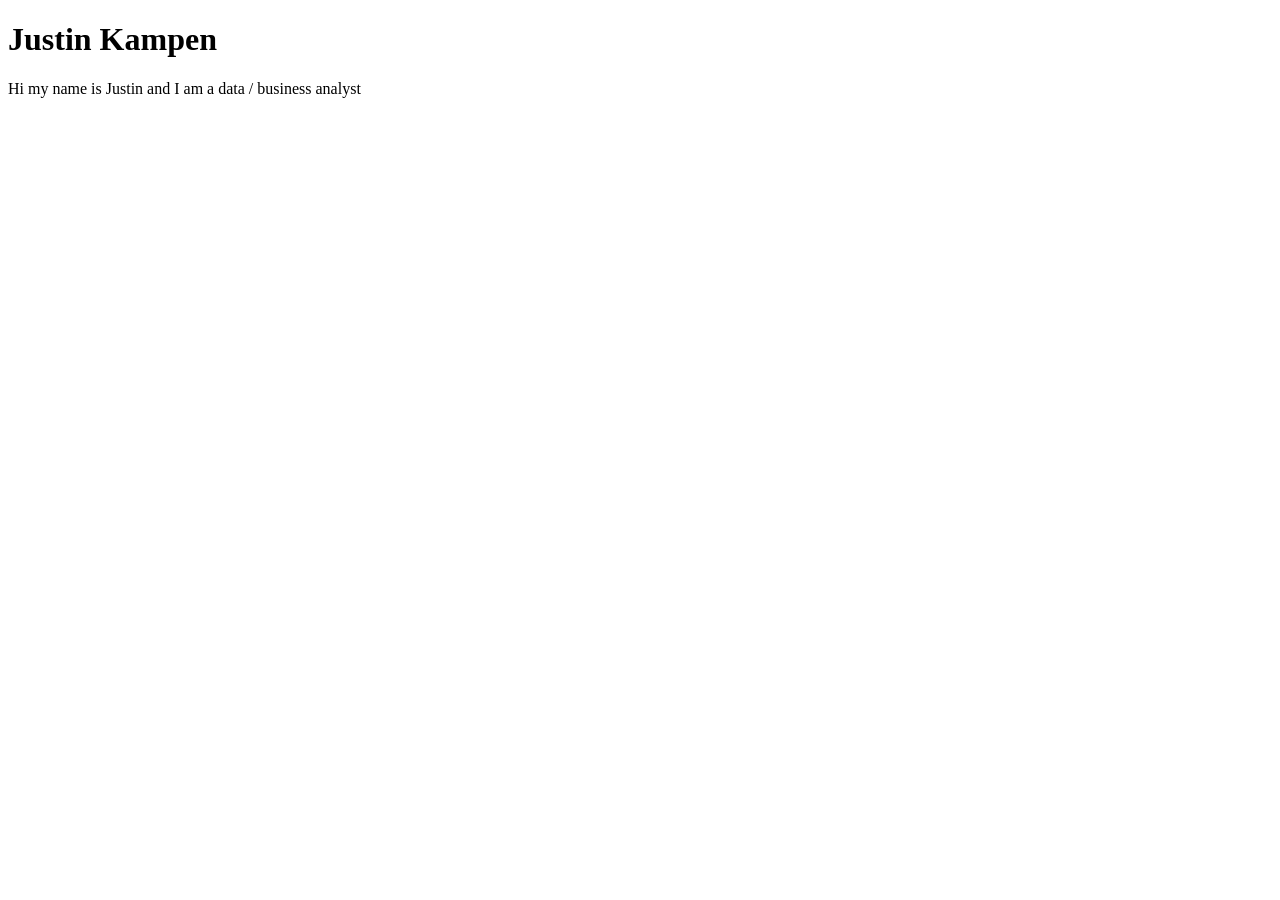
==== index.html @ 50986f72 "initial" ====
<!DOCTYPE html>
<html lang="en">
<head>
    <meta charset="UTF-8">
    <meta name="viewport" content="width=device-width, initial-scale=1.0">
    <title>Justin Kampen: Personal site and portfolio</title>
</head>
<body>
    <h1>Justin Kampen</h1>
    <p>Hi my name is Justin and I am a data / business analyst</p>
</body>
</html>
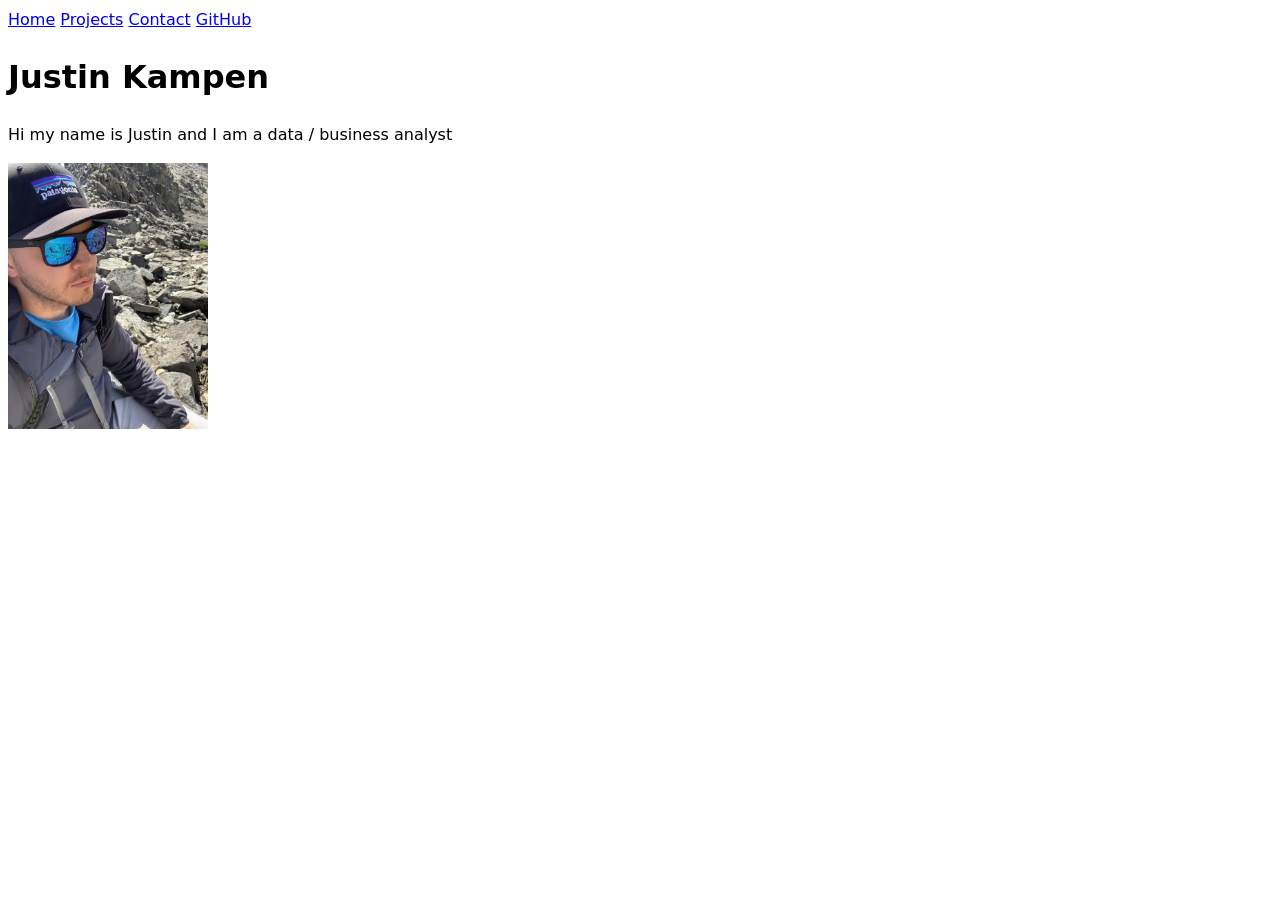
==== commit 2f9e16b8: "pages added" ====
--- a/index.html
+++ b/index.html
@@ -4,9 +4,21 @@
     <meta charset="UTF-8">
     <meta name="viewport" content="width=device-width, initial-scale=1.0">
     <title>Justin Kampen: Personal site and portfolio</title>
+    <link rel="stylesheet" href="style.css">
 </head>
 <body>
+
+    <nav>
+        <a href="index.html">Home</a>
+        <a href="projects/index.html">Projects</a>
+        <a href="contact/index.html">Contact</a>
+        <a href="https://github.com/jkampen-ucsd" target="_blank">GitHub</a>
+    </nav>
+
     <h1>Justin Kampen</h1>
+
     <p>Hi my name is Justin and I am a data / business analyst</p>
+    
+    <img src="images/pic.jpeg" alt="Profile picture" width="200">
 </body>
 </html>
--- a/style.css
+++ b/style.css
@@ -0,0 +1,6 @@
+body {
+  /* Set line height to 1.5 times the font size
+	   and use the OS’s UI font as the website font
+	 */
+  font: 100%/1.5 system-ui;
+}
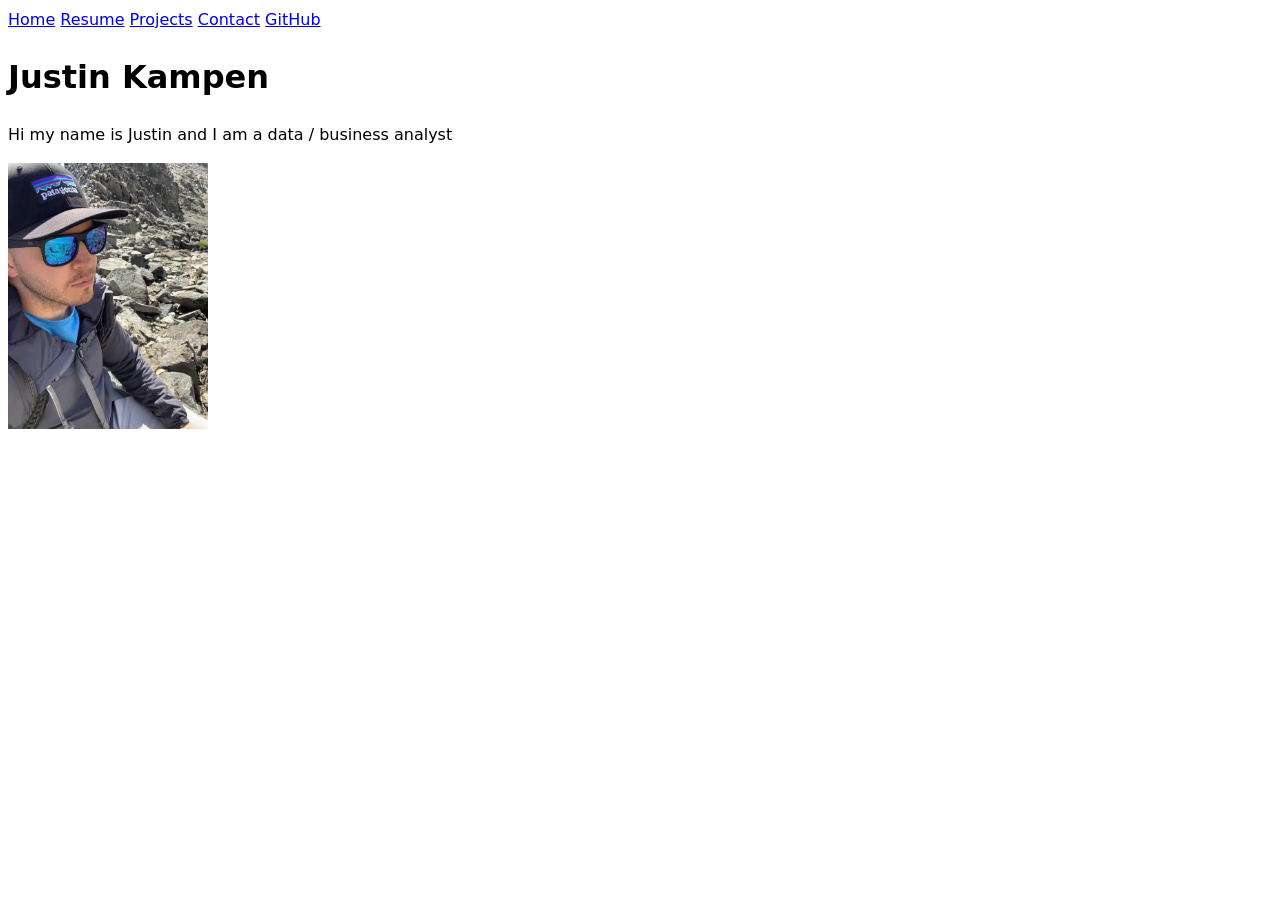
==== commit 0f7ded67: "added resume and contact" ====
--- a/index.html
+++ b/index.html
@@ -7,18 +7,15 @@
     <link rel="stylesheet" href="style.css">
 </head>
 <body>
-
     <nav>
         <a href="index.html">Home</a>
+        <a href="resume/index.html">Resume</a>
         <a href="projects/index.html">Projects</a>
         <a href="contact/index.html">Contact</a>
         <a href="https://github.com/jkampen-ucsd" target="_blank">GitHub</a>
     </nav>
-
     <h1>Justin Kampen</h1>
-
     <p>Hi my name is Justin and I am a data / business analyst</p>
-    
     <img src="images/pic.jpeg" alt="Profile picture" width="200">
 </body>
 </html>
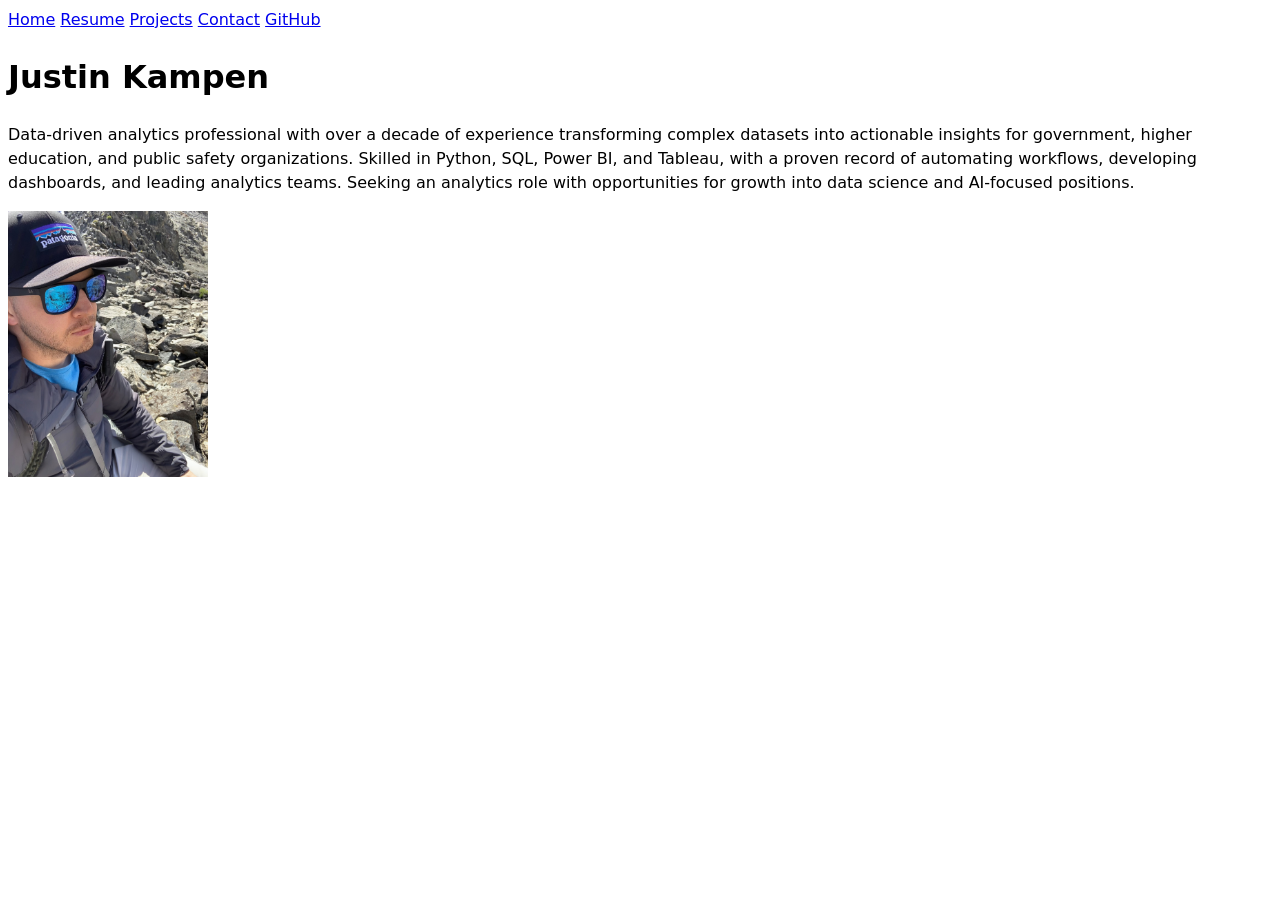
==== commit 3a9380a4: "updates" ====
--- a/index.html
+++ b/index.html
@@ -15,7 +15,7 @@
         <a href="https://github.com/jkampen-ucsd" target="_blank">GitHub</a>
     </nav>
     <h1>Justin Kampen</h1>
-    <p>Hi my name is Justin and I am a data / business analyst</p>
+    <p>Data-driven analytics professional with over a decade of experience transforming complex datasets into actionable insights for government, higher education, and public safety organizations. Skilled in Python, SQL, Power BI, and Tableau, with a proven record of automating workflows, developing dashboards, and leading analytics teams. Seeking an analytics role with opportunities for growth into data science and AI-focused positions. </p>
     <img src="images/pic.jpeg" alt="Profile picture" width="200">
 </body>
 </html>
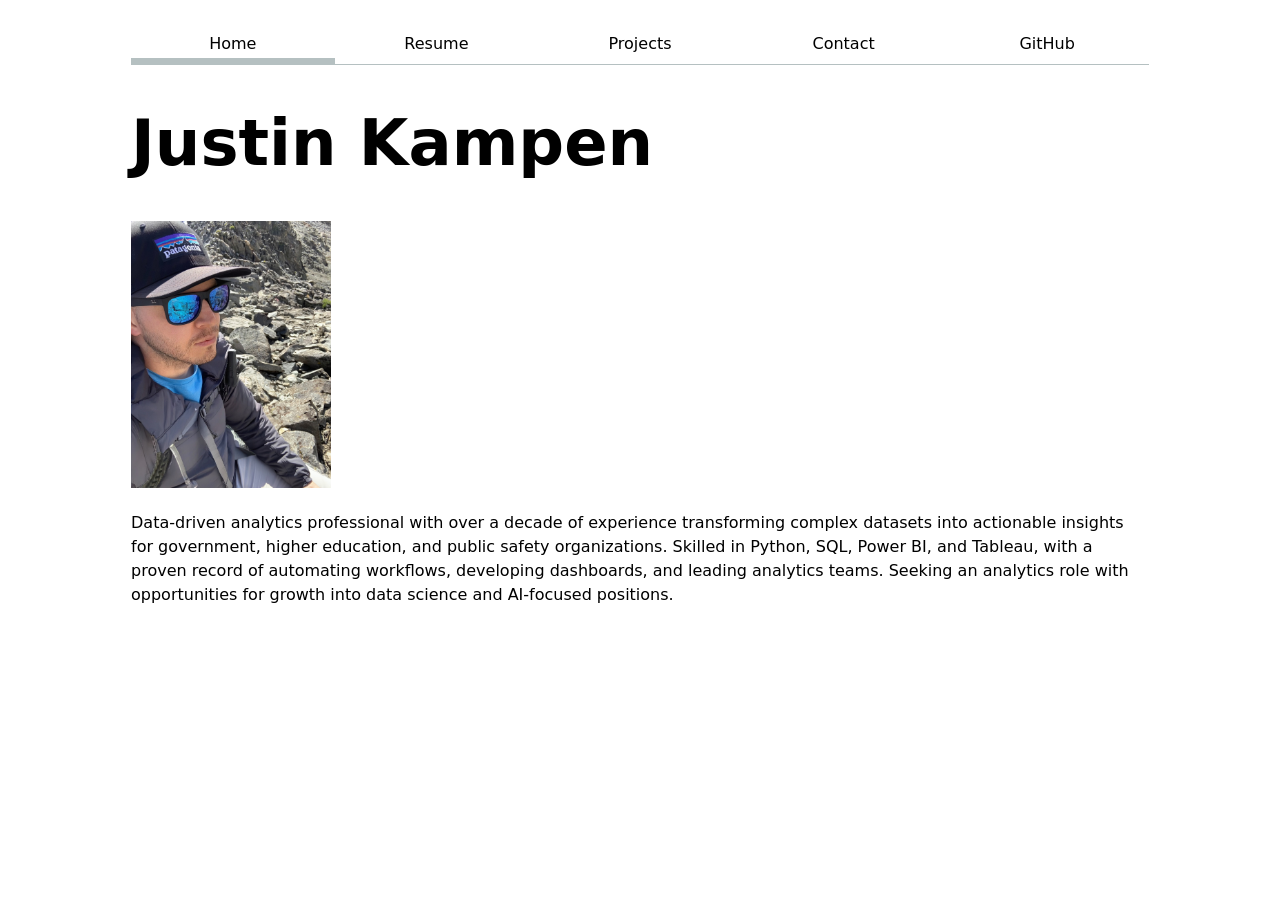
==== commit a9a5b613: "css updates" ====
--- a/index.html
+++ b/index.html
@@ -8,14 +8,14 @@
 </head>
 <body>
     <nav>
-        <a href="index.html">Home</a>
+        <a href="index.html" class="current">Home</a>
         <a href="resume/index.html">Resume</a>
         <a href="projects/index.html">Projects</a>
         <a href="contact/index.html">Contact</a>
         <a href="https://github.com/jkampen-ucsd" target="_blank">GitHub</a>
     </nav>
     <h1>Justin Kampen</h1>
+    <img src="images/pic.jpeg" alt="Profile picture" width="200">
     <p>Data-driven analytics professional with over a decade of experience transforming complex datasets into actionable insights for government, higher education, and public safety organizations. Skilled in Python, SQL, Power BI, and Tableau, with a proven record of automating workflows, developing dashboards, and leading analytics teams. Seeking an analytics role with opportunities for growth into data science and AI-focused positions. </p>
-    <img src="images/pic.jpeg" alt="Profile picture" width="200">
 </body>
 </html>
--- a/style.css
+++ b/style.css
@@ -1,6 +1,172 @@
+html {
+    --color-accent: oklch(65% 50% 0);
+    accent-color: var(--color-accent);
+}
+
 body {
-  /* Set line height to 1.5 times the font size
-	   and use the OS’s UI font as the website font
-	 */
-  font: 100%/1.5 system-ui;
+    max-width: 100ch;
+    margin-inline: auto;
+    padding: 1em;
+    font: 100%/1.5 system-ui;
 }
+
+nav {
+    display: flex;
+    margin-bottom: 1em;
+    border-bottom: 1px solid oklch(80% 3% 200);
+}
+
+nav a {
+    flex: 1;
+    text-decoration: none;
+    color: inherit;
+    text-align: center;
+    padding: 0.5em;
+}
+
+nav a.current {
+    border-bottom: 0.4em solid oklch(80% 3% 200);
+    padding-bottom: 0.1em;
+}
+
+nav a:hover {
+    border-bottom: 0.4em solid var(--color-accent);
+    padding-bottom: 0.1em;
+    background-color: oklch(from var(--color-accent) 95% 5% h);
+}
+
+input, textarea, button {
+    font: inherit;
+}
+
+form {
+    display: grid;
+    grid-template-columns: auto 1fr;
+    gap: 1em;
+}
+
+form label {
+    display: grid;
+    grid-template-columns: subgrid;
+    grid-column: 1 / -1;
+}
+
+form button {
+    grid-column: 1 / -1;
+}
+
+.projects {
+    display: grid;
+    grid-template-columns: repeat(auto-fill, minmax(15em, 1fr));
+    gap: 1em;
+}
+
+.projects article {
+    display: grid;
+    grid-template-rows: subgrid;
+    grid-row: span 3;
+}
+
+.projects h2 {
+    margin: 0;
+}
+
+h1 {
+  font-size: 400%;
+}
+
+h1, h2, h3, h4, h5, h6 {
+    line-height: 1.1;
+    text-wrap: balance;
+}
+
+.resume {
+    width: 100%;
+}
+
+.resume-header {
+    text-align: center;
+    padding: 1.5em;
+    background-color: oklch(95% 2% 200);
+    border-radius: 0.5em;
+    margin-bottom: 2em;
+}
+
+.resume-header h2 {
+    margin: 0;
+    font-size: 2em;
+}
+
+.resume-header p {
+    color: #555;
+    font-size: 1.1em;
+}
+
+.resume section {
+    margin-bottom: 2.5em;
+}
+
+.resume section > h2 {
+    border-bottom: 2px solid var(--color-accent);
+    padding-bottom: 0.4em;
+    margin-bottom: 1em;
+}
+
+.resume article {
+    background-color: oklch(98% 1% 200);
+    border-left: 4px solid oklch(80% 3% 200);
+    padding: 1.2em;
+    margin-bottom: 1.5em;
+    border-radius: 0.3em;
+}
+
+.resume-job-header {
+    display: flex;
+    justify-content: space-between;
+    align-items: baseline;
+    gap: 1em;
+}
+
+.resume-job-header h3 {
+    margin: 0;
+    font-size: 1.2em;
+}
+
+.resume-job-header span {
+    white-space: nowrap;
+    color: #555;
+    font-size: 0.9em;
+}
+
+.resume-employer {
+    margin-top: 0.4em;
+    margin-bottom: 1em;
+    color: #555;
+}
+
+.resume ul {
+    padding-left: 1.5em;
+    margin-bottom: 0;
+}
+
+.resume li {
+    margin-bottom: 0.7em;
+    line-height: 1.6;
+}
+
+/* Responsive resume layout */
+@media (max-width: 600px) {
+    .resume-job-header {
+        flex-direction: column;
+        align-items: flex-start;
+        gap: 0.3em;
+    }
+
+    .resume article {
+        padding: 1em;
+    }
+
+    .resume-header h2 {
+        font-size: 1.5em;
+    }
+}
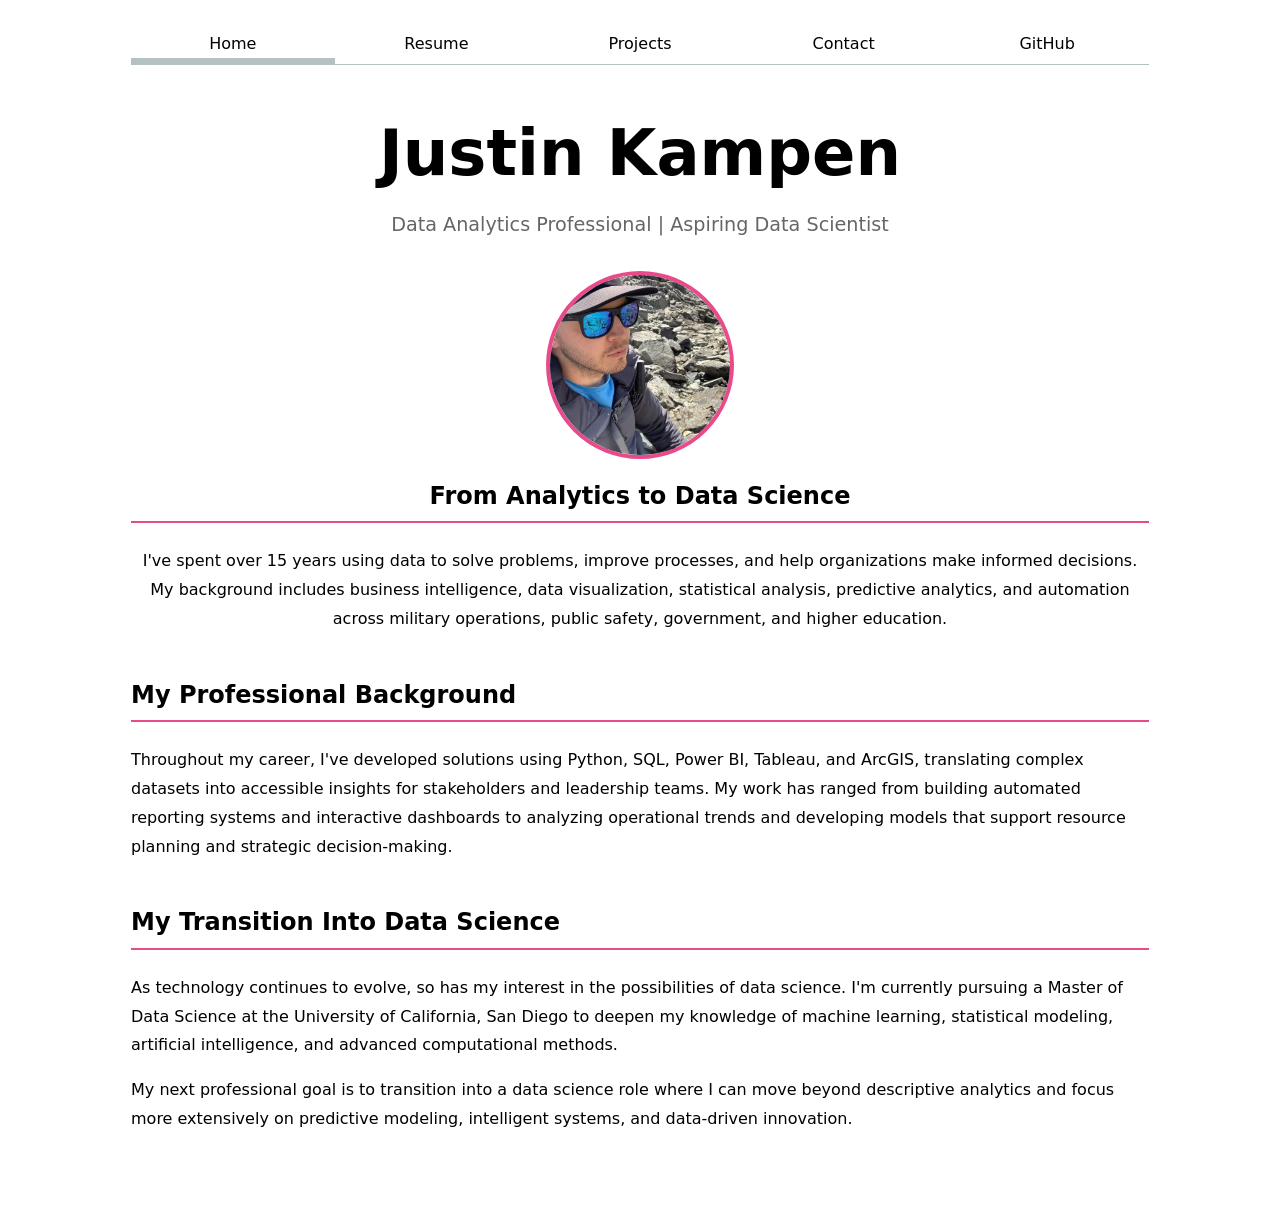
==== commit 9fa38e06: "home page update" ====
--- a/index.html
+++ b/index.html
@@ -14,8 +14,58 @@
         <a href="contact/index.html">Contact</a>
         <a href="https://github.com/jkampen-ucsd" target="_blank">GitHub</a>
     </nav>
-    <h1>Justin Kampen</h1>
-    <img src="images/pic.jpeg" alt="Profile picture" width="200">
-    <p>Data-driven analytics professional with over a decade of experience transforming complex datasets into actionable insights for government, higher education, and public safety organizations. Skilled in Python, SQL, Power BI, and Tableau, with a proven record of automating workflows, developing dashboards, and leading analytics teams. Seeking an analytics role with opportunities for growth into data science and AI-focused positions. </p>
+    
+<main class="home">
+
+    <section class="home-intro">
+        <h1>Justin Kampen</h1>
+        <p class="home-subtitle">
+            Data Analytics Professional | Aspiring Data Scientist
+        </p>
+        <img src="images/pic.jpeg" alt="Justin Kampen" width=200 class="profile-photo">
+        <h2>From Analytics to Data Science</h2>
+        <p>
+            I've spent over 15 years using data to solve problems,
+            improve processes, and help organizations make informed
+            decisions. My background includes business intelligence,
+            data visualization, statistical analysis, predictive
+            analytics, and automation across military operations,
+            public safety, government, and higher education.
+        </p>
+    </section>
+
+    <section class="home-about">
+        <h2>My Professional Background</h2>
+        <p>
+            Throughout my career, I've developed solutions using
+            Python, SQL, Power BI, Tableau, and ArcGIS, translating
+            complex datasets into accessible insights for stakeholders
+            and leadership teams. My work has ranged from building
+            automated reporting systems and interactive dashboards
+            to analyzing operational trends and developing models
+            that support resource planning and strategic
+            decision-making.
+        </p>
+    </section>
+
+    <section class="home-future">
+        <h2>My Transition Into Data Science</h2>
+        <p>
+            As technology continues to evolve, so has my interest
+            in the possibilities of data science. I'm currently
+            pursuing a Master of Data Science at the University
+            of California, San Diego to deepen my knowledge of
+            machine learning, statistical modeling, artificial
+            intelligence, and advanced computational methods.
+        </p>
+        <p>
+            My next professional goal is to transition into a
+            data science role where I can move beyond descriptive
+            analytics and focus more extensively on predictive
+            modeling, intelligent systems, and data-driven
+            innovation.
+        </p>
+    </section>
+</main>
 </body>
 </html>
--- a/style.css
+++ b/style.css
@@ -71,13 +71,16 @@
     margin: 0;
 }
 
-h1 {
-  font-size: 400%;
-}
-
 h1, h2, h3, h4, h5, h6 {
     line-height: 1.1;
     text-wrap: balance;
+}
+
+h1 {
+    font-size: clamp(1.5rem, 5vw, 4rem);
+    text-align: center;
+    white-space: nowrap;
+    text-wrap: nowrap;
 }
 
 .resume {
@@ -100,6 +103,30 @@
 .resume-header p {
     color: #555;
     font-size: 1.1em;
+}
+
+.resume-summary p {
+    line-height: 1.7;
+    margin-bottom: 1em;
+}
+
+.resume .skills-grid {
+    display: grid;
+    grid-template-columns: repeat(3, 1fr);
+    gap: 0.8em 1.5em;
+    list-style: disc;
+    padding-left: 1.5em;
+}
+
+.resume .skills-grid li {
+    margin-bottom: 0;
+}
+
+@media (max-width: 600px) {
+    .resume .skills-grid {
+        grid-template-columns: repeat(2, 1fr);
+        gap: 0.6em;
+    }
 }
 
 .resume section {
@@ -169,4 +196,98 @@
     .resume-header h2 {
         font-size: 1.5em;
     }
+}
+
+.home {
+    width: 100%;
+    max-width: 100%;
+    margin: 0 auto;
+}
+
+/* Introduction */
+.home-intro {
+    text-align: center;
+    margin-bottom: 3em;
+}
+
+.home-intro h1 {
+    font-size: clamp(1.5rem, 5vw, 4rem);
+    white-space: nowrap;
+    margin-bottom: 0.3em;
+}
+
+.home-subtitle {
+    font-size: 1.2em;
+    color: #666;
+    margin-bottom: 1.5em;
+}
+
+.profile-photo {
+    display: block;
+    width: 180px;
+    height: 180px;
+    object-fit: cover;
+    border-radius: 50%;
+    margin: 1.5em auto;
+    border: 4px solid var(--color-accent);
+}
+
+.home section {
+    margin-bottom: 3em;
+}
+
+.home section h2 {
+    border-bottom: 2px solid var(--color-accent);
+    padding-bottom: 0.5em;
+    margin-bottom: 1em;
+}
+
+.home section p {
+    line-height: 1.8;
+}
+
+.home-about,
+.home-future {
+    text-align: left;
+}
+
+.home-portfolio {
+    text-align: center;
+    padding: 2em;
+    background-color: oklch(97% 2% 200);
+    border-radius: 0.5em;
+}
+
+.home-button {
+    display: inline-block;
+    padding: 0.8em 1.5em;
+    margin-top: 1em;
+    background-color: var(--color-accent);
+    color: white;
+    text-decoration: none;
+    border-radius: 0.4em;
+    font-weight: 600;
+}
+
+.home-button:hover {
+    filter: brightness(0.9);
+}
+
+@media (max-width: 600px) {
+    .home-intro h1 {
+        font-size: 1.8rem;
+    }
+
+    .profile-photo {
+        width: 140px;
+        height: 140px;
+    }
+
+    .home-subtitle {
+        font-size: 1rem;
+    }
+
+    .home-portfolio {
+        padding: 1.2em;
+    }
 }
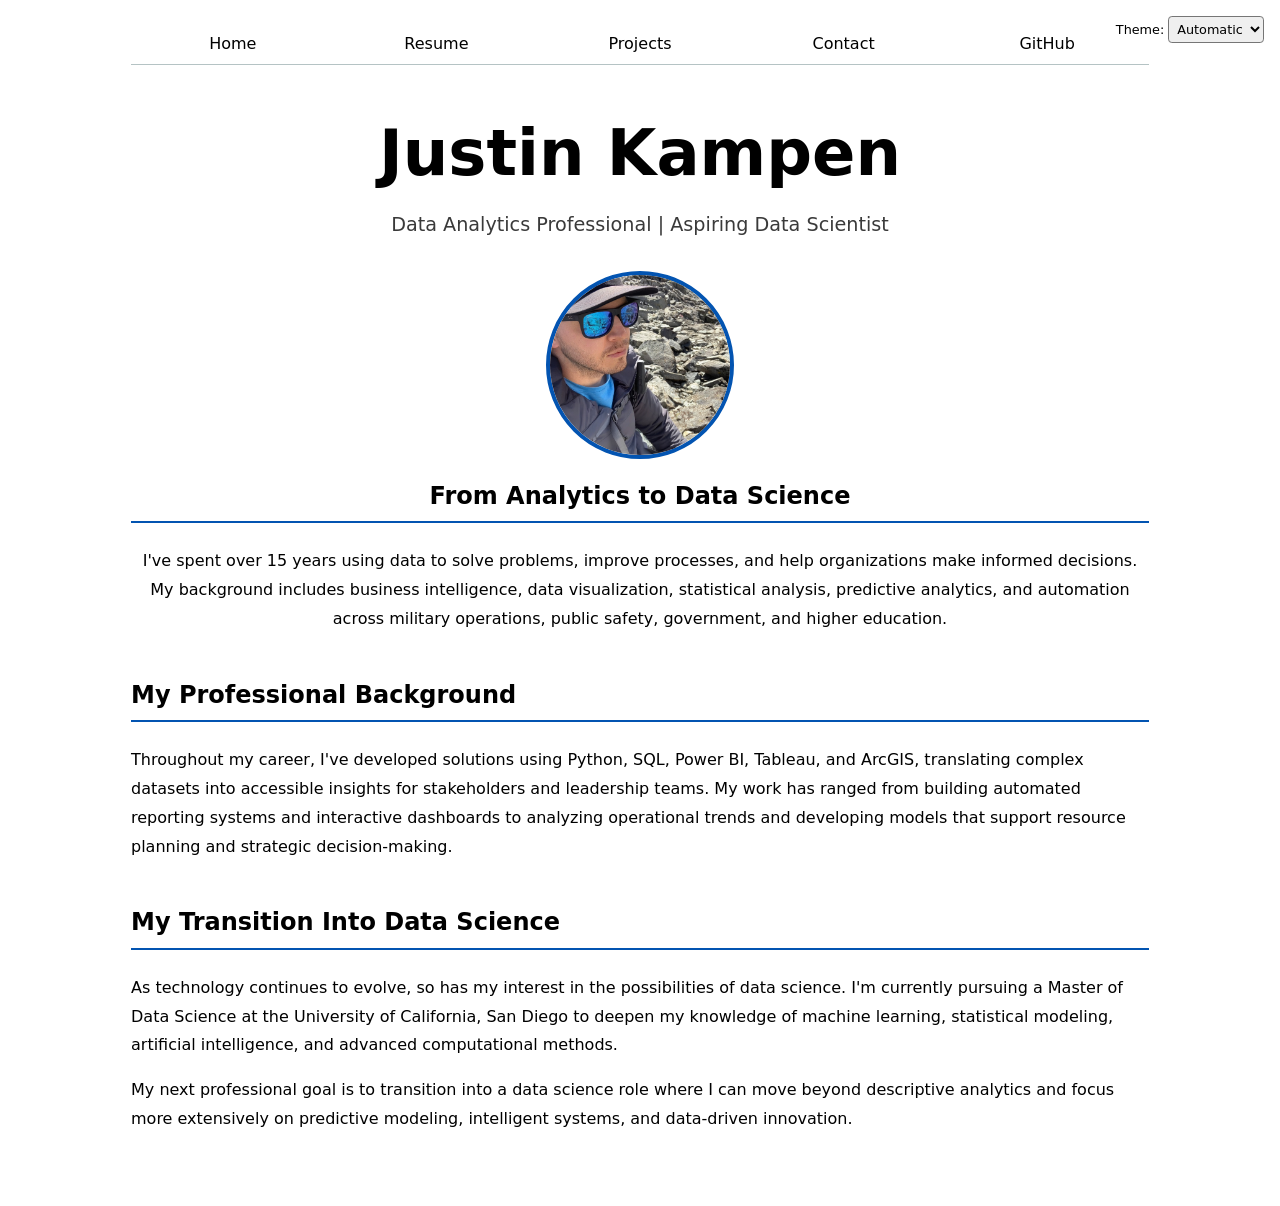
==== commit 6d241f80: "java updates" ====
--- a/index.html
+++ b/index.html
@@ -5,16 +5,10 @@
     <meta name="viewport" content="width=device-width, initial-scale=1.0">
     <title>Justin Kampen: Personal site and portfolio</title>
     <link rel="stylesheet" href="style.css">
+    <script type="module" src="global.js"></script>
 </head>
 <body>
-    <nav>
-        <a href="index.html" class="current">Home</a>
-        <a href="resume/index.html">Resume</a>
-        <a href="projects/index.html">Projects</a>
-        <a href="contact/index.html">Contact</a>
-        <a href="https://github.com/jkampen-ucsd" target="_blank">GitHub</a>
-    </nav>
-    
+
 <main class="home">
 
     <section class="home-intro">
--- a/style.css
+++ b/style.css
@@ -1,5 +1,6 @@
 html {
-    --color-accent: oklch(65% 50% 0);
+    color-scheme: light dark;
+    --color-accent: oklch(46.189% 0.16347 257.265);
     accent-color: var(--color-accent);
 }
 
@@ -11,9 +12,10 @@
 }
 
 nav {
+    --border-color: oklch(50% 10% 200 / 40%);
     display: flex;
     margin-bottom: 1em;
-    border-bottom: 1px solid oklch(80% 3% 200);
+    border-bottom: 1px solid var(--border-color);
 }
 
 nav a {
@@ -25,17 +27,17 @@
 }
 
 nav a.current {
-    border-bottom: 0.4em solid oklch(80% 3% 200);
+    border-bottom: 0.4em solid var(--border-color);
     padding-bottom: 0.1em;
 }
 
 nav a:hover {
     border-bottom: 0.4em solid var(--color-accent);
     padding-bottom: 0.1em;
-    background-color: oklch(from var(--color-accent) 95% 5% h);
-}
-
-input, textarea, button {
+    background-color: color-mix(in oklch, var(--color-accent), canvas 85%);
+}
+
+input, textarea, button, select {
     font: inherit;
 }
 
@@ -90,7 +92,7 @@
 .resume-header {
     text-align: center;
     padding: 1.5em;
-    background-color: oklch(95% 2% 200);
+    background-color: color-mix(in oklch, canvastext 5%, canvas);
     border-radius: 0.5em;
     margin-bottom: 2em;
 }
@@ -140,8 +142,8 @@
 }
 
 .resume article {
-    background-color: oklch(98% 1% 200);
-    border-left: 4px solid oklch(80% 3% 200);
+    background-color: color-mix(in oklch, canvastext 3%, canvas);
+    border-left: 4px solid oklch(50% 10% 200 / 40%);
     padding: 1.2em;
     margin-bottom: 1.5em;
     border-radius: 0.3em;
@@ -181,7 +183,6 @@
     line-height: 1.6;
 }
 
-/* Responsive resume layout */
 @media (max-width: 600px) {
     .resume-job-header {
         flex-direction: column;
@@ -254,7 +255,7 @@
 .home-portfolio {
     text-align: center;
     padding: 2em;
-    background-color: oklch(97% 2% 200);
+    background-color: color-mix(in oklch, canvastext 4%, canvas);
     border-radius: 0.5em;
 }
 
@@ -273,6 +274,13 @@
     filter: brightness(0.9);
 }
 
+.home-subtitle,
+.resume-header p,
+.resume-job-header span,
+.resume-employer {
+    color: color-mix(in oklch, canvastext 65%,canvas);
+}
+
 @media (max-width: 600px) {
     .home-intro h1 {
         font-size: 1.8rem;
@@ -290,4 +298,17 @@
     .home-portfolio {
         padding: 1.2em;
     }
+}
+
+.color-scheme {
+    position: absolute;
+    top: 1rem;
+    right: 1rem;
+    font-size: 80%;
+}
+
+.color-scheme select {
+    font: inherit;
+    padding: 0.3em;
+    border-radius: 0.3em;
 }
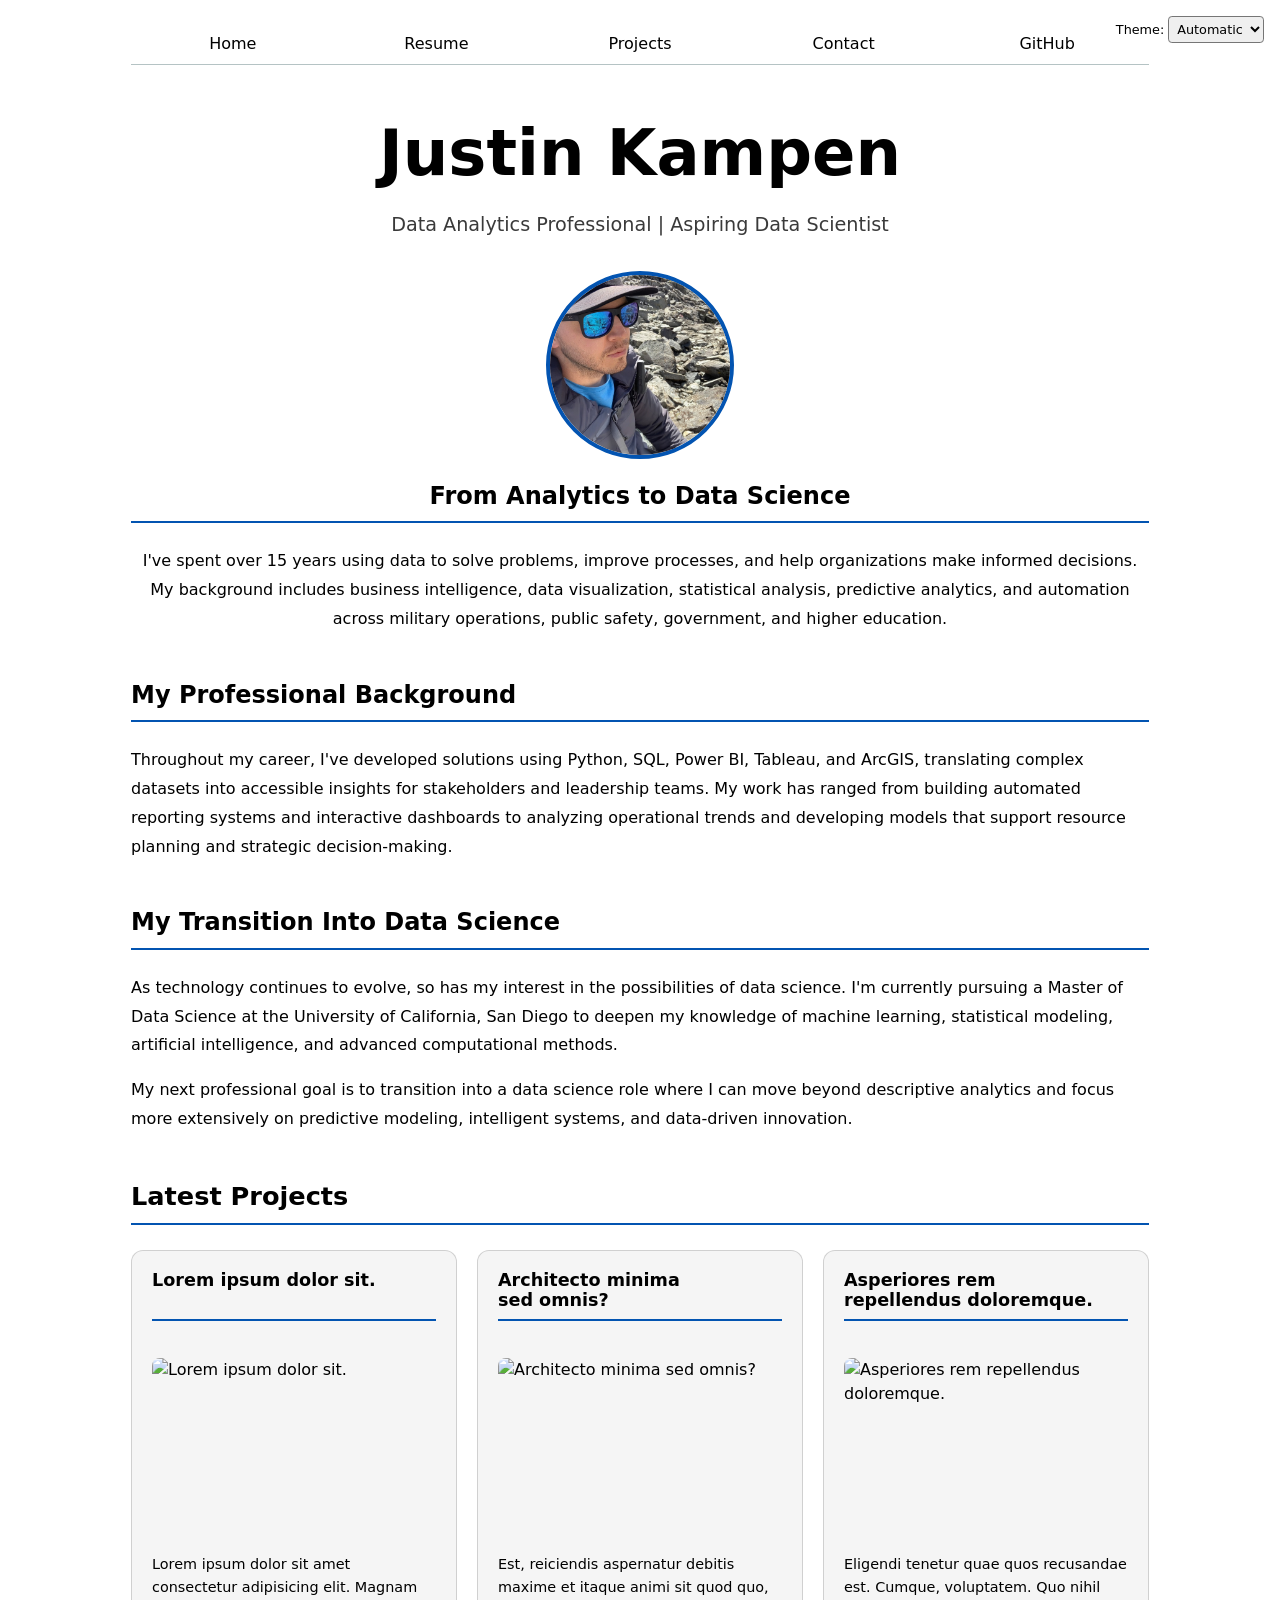
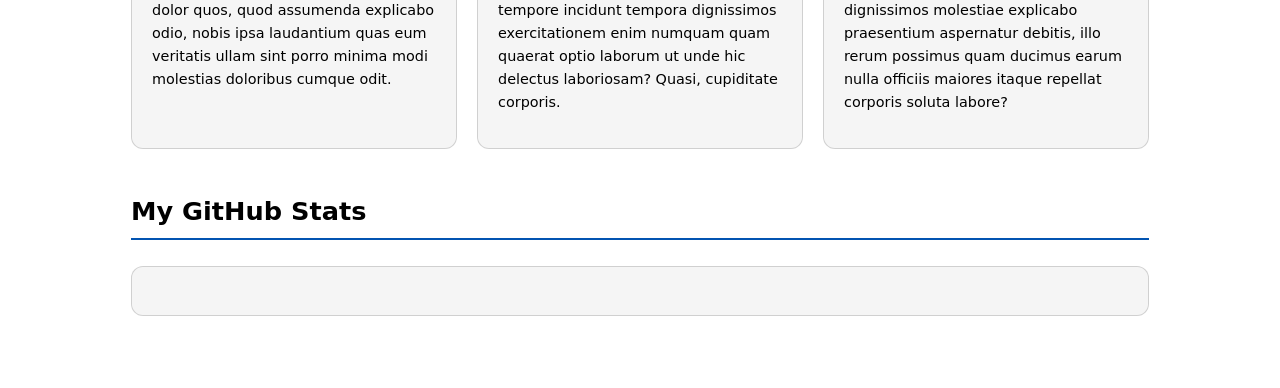
==== commit 8418b290: "java 2 updates" ====
--- a/index.html
+++ b/index.html
@@ -6,6 +6,7 @@
     <title>Justin Kampen: Personal site and portfolio</title>
     <link rel="stylesheet" href="style.css">
     <script type="module" src="global.js"></script>
+    <script type="module" src="index.js"></script>
 </head>
 <body>
 
@@ -60,6 +61,17 @@
             innovation.
         </p>
     </section>
+
+    <section class="home-section">
+        <div class="section-header"><h2>Latest Projects</h2></div>
+        <div class="projects"></div>
+    </section>
+
+    <section class="home-section">
+        <div class="section-header"><h2>My GitHub Stats</h2></div>
+        <div id="profile-stats"></div>
+    </section>
+
 </main>
 </body>
 </html>
--- a/style.css
+++ b/style.css
@@ -311,4 +311,174 @@
     font: inherit;
     padding: 0.3em;
     border-radius: 0.3em;
-}+}
+
+#profile-stats dl {
+    display: grid;
+    grid-template-columns: repeat(4, 1fr);
+    gap: 0.5em;
+    text-align: center;
+}
+
+#profile-stats dt {
+    grid-row: 1;
+    font-weight: bold;
+}
+
+#profile-stats dd {
+    grid-row: 2;
+    margin: 0;
+    font-size: 1.5em;
+}
+
+@media (max-width: 600px) {
+    #profile-stats dl {
+        grid-template-columns: repeat(2, 1fr);
+        gap: 1em;
+    }
+
+    #profile-stats dt,
+    #profile-stats dd {
+        grid-row: auto;
+    }
+
+    #profile-stats dt:nth-of-type(2) {
+        grid-column: 2;
+        grid-row: 1;
+    }
+
+    #profile-stats dd:nth-of-type(1),
+    #profile-stats dd:nth-of-type(2) {
+        grid-row: 2;
+    }
+
+    #profile-stats dt:nth-of-type(3),
+    #profile-stats dt:nth-of-type(4) {
+        grid-row: 3;
+    }
+
+    #profile-stats dd:nth-of-type(3),
+    #profile-stats dd:nth-of-type(4) {
+        grid-row: 4;
+    }
+}
+
+.home-section {
+    margin-block: 3rem;
+}
+
+.section-header {
+    margin-bottom: 0.5rem;
+    padding-bottom: 0;
+}
+
+.section-header h2 {
+    margin: 0;
+    font-size: 1.6rem;
+}
+
+.section-header p {
+    margin: 0;
+    color: inherit;
+    opacity: 0.7;
+    font-size: 0.95rem;
+}
+
+.home-section .projects {
+    display: grid;
+    grid-template-columns: repeat(
+        auto-fit,
+        minmax(min(100%, 220px), 1fr)
+    );
+    gap: 1.25rem;
+}
+
+.home-section .projects article {
+    padding: 1.25rem;
+    border: 1px solid color-mix(in srgb, currentColor 15%, transparent);
+    border-radius: 12px;
+    background: color-mix(in srgb, currentColor 4%, transparent);
+}
+
+.home-section .projects article h2 {
+    margin-top: 0;
+    font-size: 1.1rem;
+}
+
+.home-section .projects article img {
+    width: 100%;
+    aspect-ratio: 16 / 9;
+    object-fit: cover;
+    border-radius: 8px;
+}
+
+.home-section .projects article p {
+    font-size: 0.9rem;
+    line-height: 1.6;
+}
+
+#profile-stats dl {
+    display: grid;
+    grid-template-columns: repeat(4, minmax(0, 1fr));
+    gap: 1rem;
+    margin: 0;
+}
+
+#profile-stats dt,
+#profile-stats dd {
+    text-align: center;
+}
+
+#profile-stats dt {
+    grid-row: 1;
+    align-self: end;
+    font-size: 0.85rem;
+    opacity: 0.7;
+    font-weight: 500;
+}
+
+#profile-stats dd {
+    grid-row: 2;
+    margin: 0;
+    font-size: 1.8rem;
+    font-weight: 700;
+    color: var(--color-accent, inherit);
+}
+
+#profile-stats {
+    padding: 1.5rem;
+    border: 1px solid color-mix(in srgb, currentColor 15%, transparent);
+    border-radius: 12px;
+    background: color-mix(in srgb, currentColor 4%, transparent);
+}
+
+@media (max-width: 600px) {
+    #profile-stats dl {
+        grid-template-columns: repeat(2, minmax(0, 1fr));
+    }
+
+    #profile-stats dt,
+    #profile-stats dd {
+        grid-row: auto;
+    }
+
+    #profile-stats dt:nth-of-type(1),
+    #profile-stats dt:nth-of-type(2) {
+        grid-row: 1;
+    }
+
+    #profile-stats dd:nth-of-type(1),
+    #profile-stats dd:nth-of-type(2) {
+        grid-row: 2;
+    }
+
+    #profile-stats dt:nth-of-type(3),
+    #profile-stats dt:nth-of-type(4) {
+        grid-row: 3;
+    }
+
+    #profile-stats dd:nth-of-type(3),
+    #profile-stats dd:nth-of-type(4) {
+        grid-row: 4;
+    }
+}
